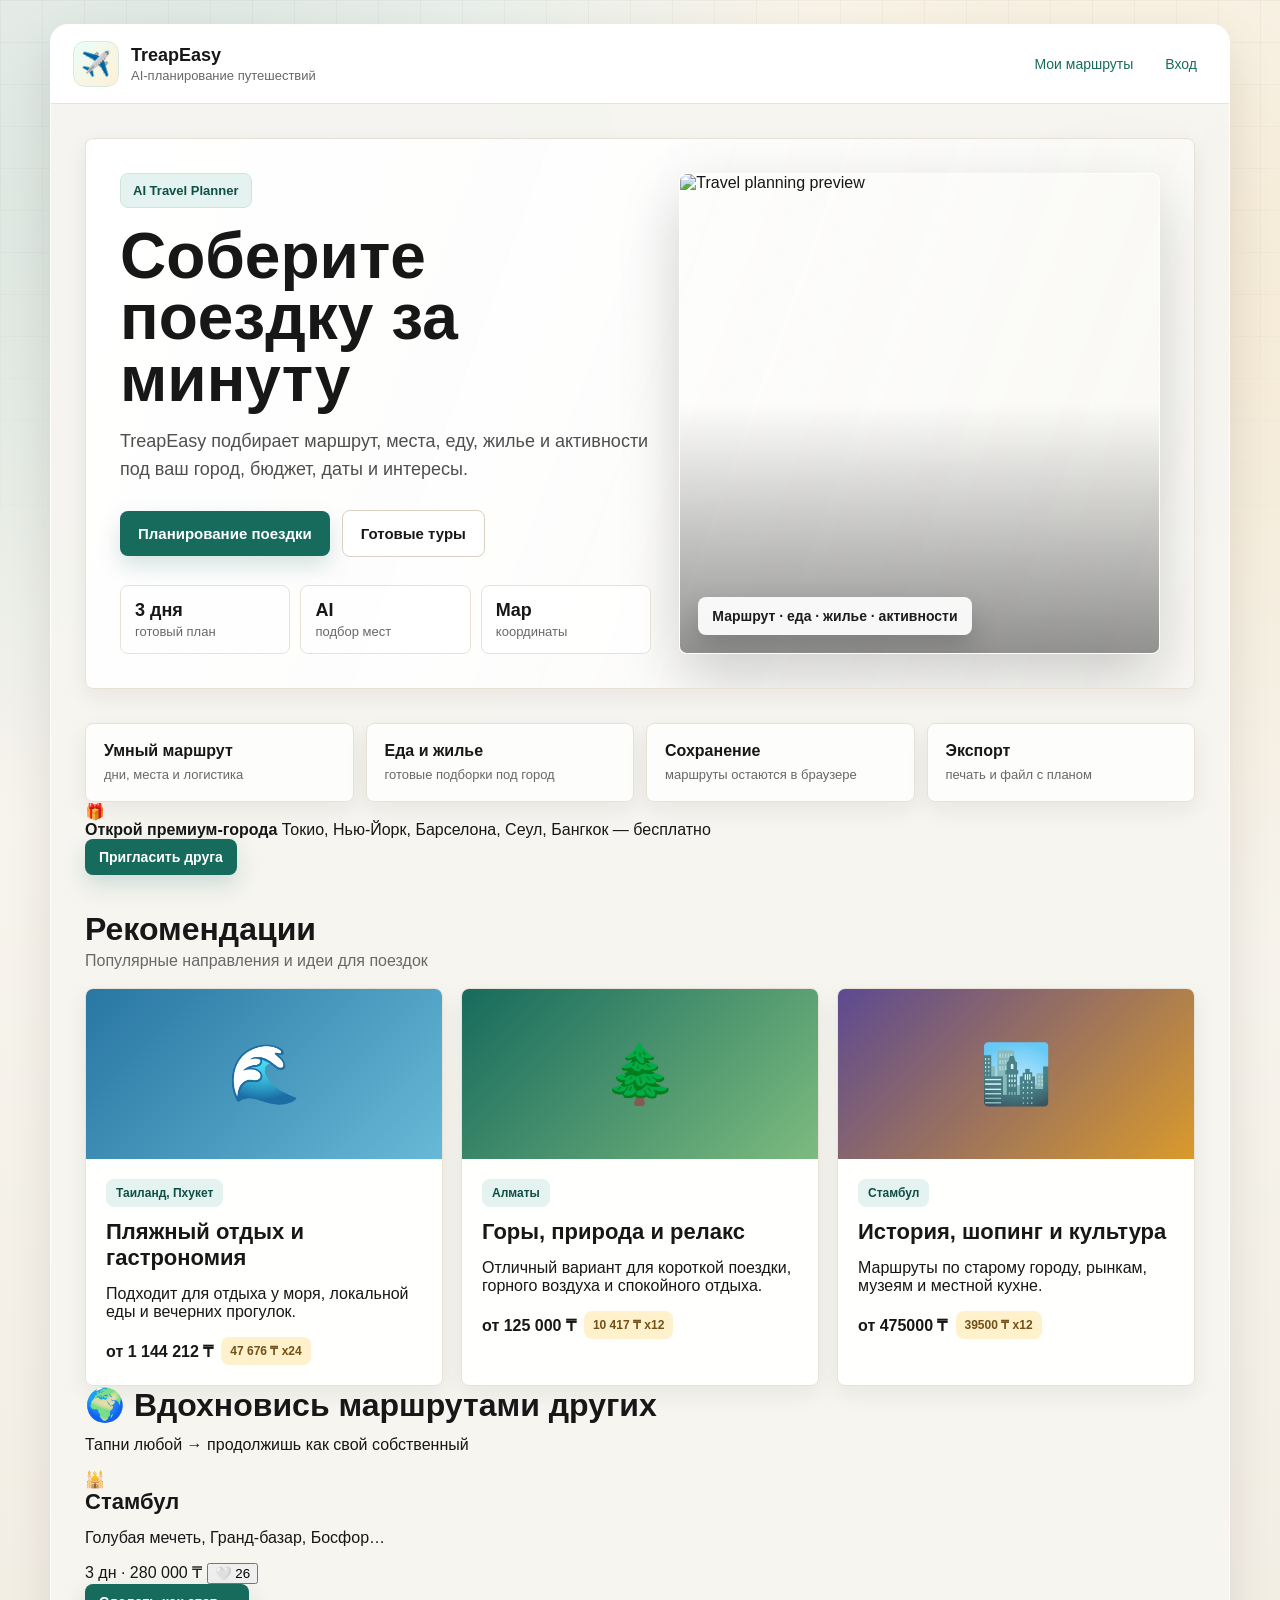
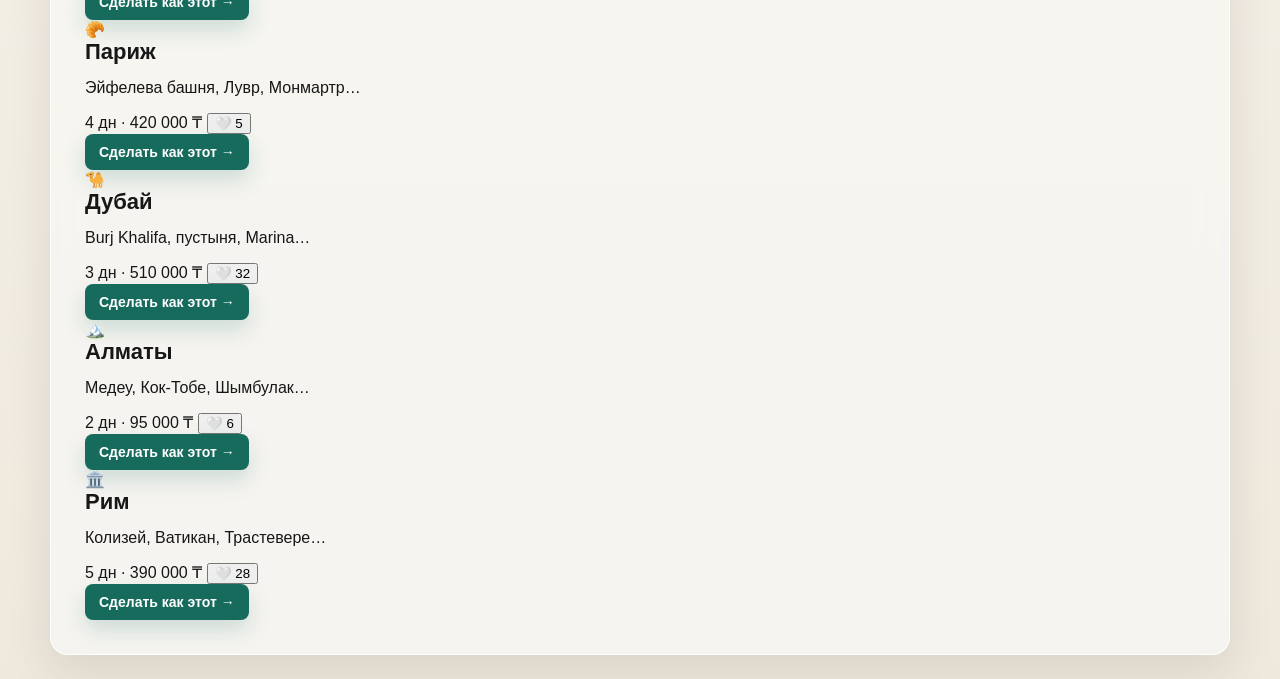
==== index.html @ d36d6940 "Rename index (3).html to index.html" ====
<!DOCTYPE html>
<html lang="ru">
<head>
  <meta charset="UTF-8" />
  <meta name="viewport" content="width=device-width, initial-scale=1.0" />
  <meta name="description" content="TreapEasy - AI-планировщик путешествий с маршрутами, картой, жильем, едой и активностями." />
  <meta name="theme-color" content="#176b5d" />
  <meta property="og:title" content="TreapEasy - AI-планирование путешествий" />
  <meta property="og:description" content="Соберите готовый маршрут поездки за минуту: места, питание, жилье, активности и карта." />
  <meta property="og:type" content="website" />
  <title>TreapEasy - AI-планировщик путешествий</title>

  <link rel="icon" type="image/svg+xml" href="favicon.svg">
  <link rel="manifest" href="manifest.webmanifest" />
  
  <link rel="stylesheet" href="style.css?v=20260428-final-product" />
  <link rel="stylesheet" href="growth.css" />
</head>
<body>
<div class="app">
  <div class="shell">
    <header class="topbar">
      <div class="brand-wrap">
        <div class="brand-logo">✈️</div>
        <div>
          <div class="brand">TreapEasy</div>
          <div class="brand-sub">AI-планирование путешествий</div>
        </div>
      </div>

      <div class="top-actions">
        <button class="link-btn" onclick="showSavedRoutes()">Мои маршруты</button>
        <button class="link-btn" id="loginTopBtn" onclick="openAuth()">Вход</button>
        <div class="user-box hidden" id="userBox">
          <span id="userNameBadge"></span>
          <button class="link-btn" onclick="logout()">Выйти</button>
        </div>
      </div>
    </header>

    <!-- HOME -->
    <section class="screen active" id="home">
      <div class="hero card">
        <div class="hero-left">
          <span class="tag">AI Travel Planner</span>
          <h1>Соберите поездку за минуту</h1>
          <p>TreapEasy подбирает маршрут, места, еду, жилье и активности под ваш город, бюджет, даты и интересы.</p>
          <div class="row">
            <button class="btn" onclick="startPlanner()">Планирование поездки</button>
            <button class="btn secondary" onclick="startTours()">Готовые туры</button>
          </div>
          <div class="hero-stats">
            <span><strong>3 дня</strong> готовый план</span>
            <span><strong>AI</strong> подбор мест</span>
            <span><strong>Map</strong> координаты</span>
          </div>
        </div>
        <div class="hero-right">
          <img src="assets/travel-hero.png" alt="Travel planning preview" />
          <div class="hero-note">Маршрут · еда · жилье · активности</div>
        </div>
      </div>

      <div class="section-head">
      </div>

      <div class="value-strip">
        <div>
          <strong>Умный маршрут</strong>
          <span>дни, места и логистика</span>
        </div>
        <div>
          <strong>Еда и жилье</strong>
          <span>готовые подборки под город</span>
        </div>
        <div>
          <strong>Сохранение</strong>
          <span>маршруты остаются в браузере</span>
        </div>
        <div>
          <strong>Экспорт</strong>
          <span>печать и файл с планом</span>
        </div>
      </div>

      <div class="section-head space-top">
        <h2>Рекомендации</h2>
        <p>Популярные направления и идеи для поездок</p>
      </div>

      <div class="grid grid-3">
        <div class="card recommendation-card" onclick="startTours()">
          <div class="rec-image blue">🌊</div>
          <div class="rec-body">
            <div class="rec-place">Таиланд, Пхукет</div>
            <h3>Пляжный отдых и гастрономия</h3>
            <p>Подходит для отдыха у моря, локальной еды и вечерних прогулок.</p>
            <div class="price-row">
              <span class="price-main">от 1 144 212 ₸</span>
              <span class="price-chip">47 676 ₸ x24</span>
            </div>
          </div>
        </div>

        <div class="card recommendation-card" onclick="startTours()">
          <div class="rec-image green">🌲</div>
          <div class="rec-body">
            <div class="rec-place">Алматы</div>
            <h3>Горы, природа и релакс</h3>
            <p>Отличный вариант для короткой поездки, горного воздуха и спокойного отдыха.</p>
            <div class="price-row">
              <span class="price-main">от 125 000 ₸</span>
              <span class="price-chip">10 417 ₸ x12</span>
            </div>
          </div>
        </div>

        <div class="card recommendation-card" onclick="startTours()">
          <div class="rec-image purple">🏙️</div>
          <div class="rec-body">
            <div class="rec-place">Стамбул</div>
            <h3>История, шопинг и культура</h3>
            <p>Маршруты по старому городу, рынкам, музеям и местной кухне.</p>
            <div class="price-row">
              <span class="price-main">от 475000 ₸</span>
              <span class="price-chip">39500 ₸ x12 </span>
            </div>
          </div>
        </div>
      </div>
    </section>

    <!-- AUTH -->
    <section class="screen" id="auth">
      <div class="center-wrap">
        <div class="card auth-card">
          <h2>Авторизация</h2>
          <p class="subtitle">Для продолжения выполните вход или быструю регистрацию.</p>

          <div class="field">
            <label for="name">Имя</label>
            <input id="name" type="text" placeholder="Введите имя" />
          </div>
          <div class="field">
            <label for="email">Email</label>
            <input id="email" type="email" placeholder="example@mail.com" />
          </div>
          <div class="field">
            <label for="password">Пароль</label>
            <input id="password" type="password" placeholder="••••••••" />
          </div>

          <div class="row">
            <button class="btn" onclick="handleAuth()">Войти / Зарегистрироваться</button>
            <button class="btn secondary" onclick="goHome()">Назад</button>
          </div>
        </div>
      </div>
    </section>

    <!-- TRANSPORT -->
    <section class="screen" id="transport">
      <div class="card">
        <h2>Выберите вид транспорта</h2>
        <p class="subtitle">Нажмите на один вариант транспорта, затем перейдите к параметрам поездки.</p>
        <div class="grid grid-4" id="transportGrid">
          <div class="card transport-card" data-value="Самолет" onclick="selectTransport(this)">
            <div class="transport-icon">✈️</div>
            <strong>Самолет</strong>
          </div>
          <div class="card transport-card" data-value="Поезд" onclick="selectTransport(this)">
            <div class="transport-icon">🚆</div>
            <strong>Поезд</strong>
          </div>
          <div class="card transport-card" data-value="Автобус" onclick="selectTransport(this)">
            <div class="transport-icon">🚌</div>
            <strong>Автобус</strong>
          </div>
          <div class="card transport-card" data-value="Машина" onclick="selectTransport(this)">
            <div class="transport-icon">🚗</div>
            <strong>Машина</strong>
          </div>
        </div>
        <div class="row mt-20">
          <button class="btn" onclick="continueToParams()">Продолжить</button>
          <button class="btn secondary" onclick="goHome()">На главную</button>
        </div>
      </div>
    </section>

    <!-- PARAMS -->
    <section class="screen" id="params">
      <div class="card">
        <h2>Параметры поездки</h2>
        <p class="subtitle">Заполните все данные, затем нажмите кнопку генерации маршрута.</p>

        <div class="grid grid-3">
          <div class="field">
            <label>Откуда</label>
            <input id="fromCity" placeholder="Например, Алматы" />
          </div>
          <div class="field">
            <label>Куда</label>
            <input id="toCity" placeholder="Например, Стамбул" />
          </div>
          <div class="field">
            <label>Количество людей</label>
            <input id="people" type="number" min="1" value="2" />
          </div>

          <div class="field">
            <label>Дата начала</label>
            <input id="dateStart" type="date" />
          </div>
          <div class="field">
            <label>Дата окончания</label>
            <input id="dateEnd" type="date" />
          </div>
          <div class="field">
            <label>Бюджет (₸)</label>
            <input id="budget" type="number" min="100" value="1200" />
          </div>
        </div>

        <div class="field">
          <label>Интересы</label>
          <input id="interests" placeholder="Например, еда, природа, музеи, шопинг" />
        </div>
        <div class="quick-interests">
          <button type="button" onclick="addInterest('еда')">Еда</button>
          <button type="button" onclick="addInterest('природа')">Природа</button>
          <button type="button" onclick="addInterest('музеи')">Музеи</button>
          <button type="button" onclick="addInterest('шопинг')">Шопинг</button>
          <button type="button" onclick="addInterest('фото')">Фото</button>
        </div>
        <div class="field">
          <label>Выбранный транспорт</label>
          <input id="transportView" readonly />
        </div>

        <div class="row">
          <button class="btn" onclick="generateRoute()">Сгенерировать маршрут</button>
          <button class="btn secondary" onclick="showScreen('transport')">Назад</button>
        </div>
      </div>
    </section>

    <!-- LOADING -->
    <section class="screen" id="loading">
      <div class="center-wrap">
        <div class="card center-card">
          <h2>ИИ анализирует данные</h2>
          <p class="subtitle">Пожалуйста, подождите. Система подбирает удобный маршрут, места, питание, жилье и активности.</p>
          <div class="big-emoji">🤖</div>
          <button class="btn secondary" disabled>Генерация...</button>
        </div>
      </div>
    </section>

    <!-- RESULT -->
    <section class="screen" id="result">
      <div class="two-col">
        <div>
          <div class="card">
            <div class="result-header">
              <div>
                <h2 id="resultTitle">Готовый маршрут</h2>
                <p class="subtitle" id="resultSummary"></p>
              </div>
              <div id="resultPills"></div>
            </div>

            <div class="result-tools">
              <button class="tool-btn" onclick="saveRoute()">Сохранить</button>
              <button class="tool-btn" onclick="downloadRoute()">Экспорт TXT</button>
              <button class="tool-btn" onclick="printRoute()">Печать</button>
              <button class="tool-btn" onclick="shareRoute()">Ссылка</button>
            </div>

            <div class="trip-overview" id="tripOverview"></div>

            <h3>Маршрут по дням</h3>
            <div id="daysContainer"></div>

            <div class="question">
              <strong>Подходит ли вам маршрут?</strong>
              <div class="row mt-12">
                <button class="btn green" onclick="acceptRoute()">Да</button>
                <button class="btn red" onclick="rejectRoute()">Нет</button>
              </div>
            </div>
          </div>
        </div>

        <div>
          <div class="card">
            <h3>Интересные места</h3>
            <ul class="small-list" id="placesList"></ul>
          </div>

          <div class="card">
            <h3>Питание / рестораны</h3>
            <ul class="small-list" id="foodList"></ul>
          </div>

          <div class="card">
            <h3>Жилье / отели</h3>
            <ul class="small-list" id="hotelList"></ul>
          </div>

<div class="card">
  <h3>Активности / достопримечательности</h3>
  <ul class="small-list" id="activitiesList"></ul>
</div>

<div class="card">
  <h3>Карта маршрута</h3>
  <div class="route-map">
    <iframe
      id="routeMapFrame"
      src="https://www.google.com/maps?q=Istanbul&output=embed"
      width="100%"
      height="320"
      style="border:0; border-radius:16px;"
      allowfullscreen=""
      loading="lazy">
    </iframe>
  </div>
  <a class="map-link" id="mapExternalLink" href="#" target="_blank" rel="noopener">Открыть карту отдельно</a>
</div>
        </div>
      </div>
    </section>

    <!-- PREFERENCES -->
    <section class="screen" id="preferences">
      <div class="center-wrap">
        <div class="card auth-card">
          <h2>Дополните информацию о своих предпочтениях</h2>
          <p class="subtitle">Если маршрут не подошел, укажите дополнительные интересы — система пересоберет маршрут.</p>

          <div class="field">
            <label>Что добавить или изменить?</label>
            <textarea id="morePrefs" placeholder="Например: больше природы, меньше музеев, недорогие кафе, больше прогулок вечером"></textarea>
          </div>

          <div class="row">
            <button class="btn" onclick="regenerateWithPrefs()">Сгенерировать маршрут заново</button>
            <button class="btn secondary" onclick="showScreen('result')">Назад</button>
          </div>
        </div>
      </div>
    </section>

    <!-- FINAL -->
    <section class="screen" id="final">
      <div class="center-wrap">
        <div class="card center-card">
          <h2>Маршрут подтвержден</h2>
          <p class="subtitle">Вы выбрали вариант “Да”. Маршрут готов: его можно сохранить, распечатать или экспортировать в файл.</p>
          <div class="final-summary" id="finalSummary"></div>
          <div class="row center">
            <button class="btn" onclick="saveRoute()">Сохранить маршрут</button>
            <button class="btn secondary" onclick="shareRoute()">Поделиться</button>
            <button class="btn secondary" onclick="downloadRoute()">Экспорт TXT</button>
            <button class="btn secondary" onclick="printRoute()">Печать</button>
          </div>
          <p id="finalMsg" class="info-msg"></p>
        </div>
      </div>
    </section>

    <!-- SAVED ROUTES -->
    <section class="screen" id="savedRoutes">
      <div class="card">
        <div class="result-header">
          <div>
            <h2>Мои маршруты</h2>
            <p class="subtitle">Сохраненные планы поездок на этом устройстве.</p>
          </div>
          <button class="btn secondary" onclick="goHome()">На главную</button>
        </div>
        <div class="saved-grid" id="savedRoutesList"></div>
      </div>
    </section>

    <!-- TOURS -->
    <section class="screen" id="tours">
      <div class="card">
        <h2>Готовые туры</h2>
        <p class="subtitle">Выберите один из готовых маршрутов. После открытия вы увидите базовую информацию.</p>
        <div class="grid grid-3">
          <div class="card route-card" onclick="openTour('Стамбул', '5 дней', '$950')">
            <h3>Стамбул</h3>
            <p>5 дней · культура · еда</p>
            <strong>$950</strong>
          </div>
          <div class="card route-card" onclick="openTour('Алматы', '3 дня', '$400')">
            <h3>Алматы</h3>
            <p>3 дня · природа · город</p>
            <strong>$400</strong>
          </div>
          <div class="card route-card" onclick="openTour('Дубай', '4 дня', '$1450')">
            <h3>Дубай</h3>
            <p>4 дня · комфорт · шопинг</p>
            <strong>$1450</strong>
          </div>
          <div class="card route-card" onclick="openTour('Париж', '4 дня', '$1200')">
            <h3>Париж</h3>
            <p>4 дня · музеи · романтика</p>
            <strong>$1200</strong>
          </div>
          <div class="card route-card" onclick="openTour('Лондон', '4 дня', '$1150')">
            <h3>Лондон</h3>
            <p>4 дня · история · город</p>
            <strong>$1150</strong>
          </div>
          <div class="card route-card" onclick="openTour('Рим', '4 дня', '$980')">
            <h3>Рим</h3>
            <p>4 дня · античность · еда</p>
            <strong>$980</strong>
          </div>
        </div>
      </div>
    </section>

    <!-- TOUR INFO -->
    <section class="screen" id="tourInfo">
      <div class="center-wrap wide">
        <div class="card">
          <h2 id="tourTitle">Информация о готовом маршруте</h2>
          <p class="subtitle">Базовая информация доступна сразу: жилье, транспорт, питание.</p>

          <div class="grid grid-3">
            <div class="card mini-soft">
              <h3>Жилье</h3>
              <p id="tourHotel"></p>
            </div>
            <div class="card mini-soft">
              <h3>Транспорт</h3>
              <p id="tourTransport"></p>
            </div>
            <div class="card mini-soft">
              <h3>Питание</h3>
              <p id="tourFood"></p>
            </div>
          </div>

          <div class="question">
            <strong>Хотите полный маршрут?</strong>
            <div class="row mt-12">
              <button class="btn green" onclick="buyFullRoute()">Да</button>
              <button class="btn secondary" onclick="showScreen('tours')">Нет</button>
            </div>
          </div>
        </div>
      </div>
    </section>

    <!-- PURCHASE -->
    <section class="screen" id="purchase">
      <div class="center-wrap">
        <div class="card auth-card">
          <h2>Разовая покупка / подписка</h2>
          <p class="subtitle">Для открытия полного маршрута оформите разовую покупку.</p>
          <div class="row">
            <button class="btn" onclick="unlockFullRoute()">Купить полный маршрут</button>
            <button class="btn secondary" onclick="showScreen('tourInfo')">Назад</button>
          </div>
        </div>
      </div>
    </section>

    <!-- PURCHASED ROUTE -->
    <section class="screen" id="purchasedRoute">
      <div class="center-wrap wide">
        <div class="card">
          <h2>Полный маршрут открыт</h2>
          <p class="subtitle" id="purchasedSummary"></p>
          <ul class="small-list" id="purchasedList"></ul>
          <div class="row mt-20">
            <button class="btn" onclick="saveRoute()">Сохранить маршрут</button>
            <button class="btn secondary" onclick="shareRoute()">Поделиться</button>
          </div>
          <p id="purchasedMsg" class="info-msg"></p>
        </div>
      </div>
    </section>

  </div>
</div>

<script src="script.js?v=20260428-final-product"></script>
<script src="growth.js" defer></script>
</body>
</html>
---- style.css ----
:root{
  --bg:#f4f2ed;
  --surface:#ffffff;
  --surface-soft:#f8f7f3;
  --ink:#171717;
  --muted:#686868;
  --line:#e7e1d6;
  --accent:#176b5d;
  --accent-strong:#0f4f45;
  --accent-soft:#e4f3ef;
  --gold:#d99a2b;
  --green:#249b63;
  --red:#dc4f4f;
  --shadow:0 18px 45px rgba(26,22,14,.10);
  --shadow-soft:0 8px 22px rgba(26,22,14,.07);
  --radius:8px;
}

*{box-sizing:border-box}

body{
  margin:0;
  font-family:Inter, Arial, Helvetica, sans-serif;
  color:var(--ink);
  background:
    radial-gradient(circle at 14% 8%, rgba(23,107,93,.16), transparent 28%),
    radial-gradient(circle at 88% 12%, rgba(217,154,43,.17), transparent 30%),
    linear-gradient(180deg,#fbfaf6 0%,#efe9dd 100%);
}

body::before{
  content:"";
  position:fixed;
  inset:0;
  pointer-events:none;
  background-image:linear-gradient(rgba(23,23,23,.035) 1px, transparent 1px),linear-gradient(90deg, rgba(23,23,23,.035) 1px, transparent 1px);
  background-size:42px 42px;
  mask-image:linear-gradient(to bottom, rgba(0,0,0,.9), transparent 70%);
}

.app{
  min-height:100vh;
  padding:24px;
}

.shell{
  width:min(1180px, 100%);
  margin:0 auto;
  background:rgba(255,255,255,.78);
  border:1px solid rgba(255,255,255,.8);
  box-shadow:var(--shadow);
  overflow:hidden;
  backdrop-filter:blur(16px);
  border-radius:18px;
}

.topbar{
  position:sticky;
  top:0;
  z-index:20;
  display:flex;
  align-items:center;
  justify-content:space-between;
  padding:16px 22px;
  background:rgba(255,255,255,.86);
  border-bottom:1px solid var(--line);
  backdrop-filter:blur(14px);
}

.brand-wrap{
  display:flex;
  align-items:center;
  gap:12px;
}

.brand-logo{
  width:46px;
  height:46px;
  display:grid;
  place-items:center;
  border-radius:12px;
  background:linear-gradient(135deg,#e9fff8,#fff0d5);
  border:1px solid #d7eadf;
  font-size:24px;
}

.brand{
  font-weight:800;
  letter-spacing:0;
  font-size:18px;
}

.brand-sub{
  margin-top:2px;
  font-size:13px;
  color:var(--muted);
}

.top-actions,.user-box,.row{
  display:flex;
  gap:12px;
  align-items:center;
  flex-wrap:wrap;
}

.link-btn{
  border:none;
  background:transparent;
  color:var(--accent);
  font-size:14px;
  cursor:pointer;
  padding:8px 10px;
  border-radius:8px;
}

.link-btn:hover{background:var(--accent-soft)}
.hidden{display:none}

.screen{
  display:none;
  padding:34px;
  min-height:720px;
  background:rgba(244,242,237,.78);
}

.screen.active{display:block}

h1,h2,h3,p{margin-top:0}
h1,h2,h3{letter-spacing:0}

h1{
  font-size:clamp(40px, 5vw, 68px);
  line-height:.96;
  max-width:720px;
  margin-bottom:18px;
}

h2{font-size:32px;margin-bottom:12px}
h3{font-size:22px;margin-bottom:14px}

.subtitle{
  color:var(--muted);
  margin-bottom:24px;
  line-height:1.45;
}

.section-head{
  margin:34px 0 18px;
}

.section-head h2{margin-bottom:4px}
.section-head p{color:var(--muted);margin:0}
.space-top{margin-top:36px}

.value-strip{
  display:grid;
  grid-template-columns:repeat(4,minmax(0,1fr));
  gap:12px;
  margin-top:18px;
}

.value-strip div{
  padding:18px;
  border:1px solid var(--line);
  border-radius:8px;
  background:rgba(255,255,255,.82);
  box-shadow:var(--shadow-soft);
}

.value-strip strong{
  display:block;
  margin-bottom:5px;
}

.value-strip span{
  color:var(--muted);
  font-size:13px;
}

.grid{
  display:grid;
  gap:18px;
}

.grid-3{grid-template-columns:repeat(auto-fit,minmax(230px,1fr))}
.grid-4{grid-template-columns:repeat(auto-fit,minmax(170px,1fr))}

.card{
  background:rgba(255,255,255,.94);
  border-radius:var(--radius);
  box-shadow:var(--shadow-soft);
  border:1px solid var(--line);
  padding:24px;
}

.hero{
  position:relative;
  display:grid;
  grid-template-columns:1.05fr .95fr;
  gap:28px;
  min-height:520px;
  align-items:stretch;
  overflow:hidden;
  padding:34px;
  background:
    linear-gradient(110deg, rgba(255,255,255,.96) 0%, rgba(255,255,255,.86) 43%, rgba(255,255,255,.30) 100%),
    url("assets/travel-hero.png") center/cover;
}

.hero-left{
  position:relative;
  z-index:2;
  align-self:center;
}

.hero p{
  max-width:560px;
  font-size:18px;
  line-height:1.55;
  color:#4f4f4f;
  margin-bottom:26px;
}

.hero-right{
  position:relative;
  min-height:420px;
  border-radius:var(--radius);
  overflow:hidden;
  border:1px solid rgba(255,255,255,.75);
  box-shadow:0 24px 60px rgba(0,0,0,.18);
}

.hero-right img{
  width:100%;
  height:100%;
  object-fit:cover;
  display:block;
}

.hero-right::after{
  content:"";
  position:absolute;
  inset:0;
  background:linear-gradient(to top, rgba(0,0,0,.42), transparent 52%);
}

.hero-note{
  position:absolute;
  left:18px;
  right:18px;
  bottom:18px;
  z-index:2;
  display:inline-flex;
  width:max-content;
  max-width:calc(100% - 36px);
  padding:11px 14px;
  border-radius:8px;
  background:rgba(255,255,255,.92);
  color:#1d1d1d;
  font-size:14px;
  font-weight:800;
  box-shadow:0 12px 26px rgba(0,0,0,.18);
}

.tag{
  display:inline-block;
  background:var(--accent-soft);
  color:var(--accent-strong);
  padding:9px 12px;
  border-radius:8px;
  font-size:13px;
  font-weight:800;
  margin-bottom:18px;
  border:1px solid #cde5dd;
}

.hero-stats{
  display:grid;
  grid-template-columns:repeat(3,minmax(0,1fr));
  gap:10px;
  margin-top:28px;
  max-width:560px;
}

.hero-stats span{
  padding:14px;
  background:rgba(255,255,255,.78);
  border:1px solid var(--line);
  border-radius:8px;
  color:var(--muted);
  font-size:13px;
}

.hero-stats strong{
  display:block;
  color:var(--ink);
  font-size:18px;
  margin-bottom:3px;
}

.action-card,.transport-card,.route-card,.recommendation-card{
  cursor:pointer;
  transition:transform .18s ease, box-shadow .18s ease, border-color .18s ease;
}

.action-card:hover,.transport-card:hover,.route-card:hover,.recommendation-card:hover{
  transform:translateY(-3px);
  box-shadow:0 18px 38px rgba(26,22,14,.13);
  border-color:#d6c8b2;
}

.recommendation-card{
  padding:0;
  overflow:hidden;
}

.rec-image{
  height:170px;
  display:flex;
  align-items:center;
  justify-content:center;
  font-size:58px;
  color:#fff;
}

.rec-image.blue{background:linear-gradient(135deg,#2876a3,#68b9d7)}
.rec-image.green{background:linear-gradient(135deg,#176b5d,#7dbb7f)}
.rec-image.purple{background:linear-gradient(135deg,#5d4a91,#d99a2b)}

.rec-body{padding:20px}

.rec-place{
  display:inline-block;
  background:var(--accent-soft);
  color:var(--accent-strong);
  padding:7px 10px;
  border-radius:8px;
  font-size:12px;
  font-weight:800;
  margin-bottom:12px;
}

.price-row{
  display:flex;
  flex-wrap:wrap;
  gap:8px;
  align-items:center;
  margin-top:14px;
}

.price-main{font-weight:900}

.price-chip{
  background:#fff1cc;
  color:#735015;
  padding:7px 9px;
  border-radius:8px;
  font-size:12px;
  font-weight:800;
}

.btn{
  border:none;
  background:var(--accent);
  color:#fff;
  padding:14px 18px;
  border-radius:8px;
  font-size:15px;
  cursor:pointer;
  font-weight:800;
  box-shadow:0 10px 22px rgba(23,107,93,.18);
}

.btn:hover{background:var(--accent-strong)}

.btn.secondary{
  background:#fff;
  color:var(--ink);
  border:1px solid #d9d0c2;
  box-shadow:none;
}

.btn.green{background:var(--green)}
.btn.red{background:var(--red)}
.btn.small{padding:10px 14px;font-size:14px}

.center{justify-content:center}
.center-wrap{max-width:560px;margin:0 auto}
.center-wrap.wide{max-width:900px}
.auth-card{max-width:500px;margin:0 auto}

.field{
  display:flex;
  flex-direction:column;
  gap:8px;
  margin-bottom:16px;
}

label{
  font-weight:800;
  font-size:14px;
}

input,select,textarea{
  width:100%;
  border:1px solid #d8cfbf;
  border-radius:8px;
  padding:14px;
  font-size:15px;
  background:#fff;
  font-family:inherit;
  color:var(--ink);
  outline:none;
}

input:focus,textarea:focus{
  border-color:var(--accent);
  box-shadow:0 0 0 4px rgba(23,107,93,.10);
}

textarea{min-height:120px;resize:vertical}

.quick-interests{
  display:flex;
  gap:8px;
  flex-wrap:wrap;
  margin:-4px 0 18px;
}

.quick-interests button,
.tool-btn{
  border:1px solid var(--line);
  background:#fff;
  color:var(--accent-strong);
  border-radius:8px;
  padding:9px 11px;
  font-weight:800;
  cursor:pointer;
}

.quick-interests button:hover,
.tool-btn:hover{
  background:var(--accent-soft);
  border-color:#bfd9d0;
}

.transport-card{
  text-align:center;
  border:2px solid transparent;
  padding:22px 18px;
}

.transport-card.selected{
  border-color:var(--accent);
  background:var(--accent-soft);
}

.transport-icon{
  font-size:38px;
  margin-bottom:12px;
}

.two-col{
  display:grid;
  gap:22px;
  grid-template-columns:minmax(0,1.22fr) minmax(330px,.88fr);
}

.result-header{
  display:flex;
  justify-content:space-between;
  gap:18px;
  align-items:flex-start;
  flex-wrap:wrap;
}

#resultSummary{
  white-space:pre-line;
}

.result-tools{
  display:flex;
  flex-wrap:wrap;
  gap:8px;
  padding:12px;
  margin:8px 0 18px;
  border:1px solid var(--line);
  border-radius:8px;
  background:var(--surface-soft);
}

.trip-overview,
.final-summary{
  display:grid;
  grid-template-columns:repeat(3,minmax(0,1fr));
  gap:10px;
  margin:16px 0 22px;
}

.trip-overview div,
.final-summary div{
  padding:14px;
  border:1px solid var(--line);
  border-radius:8px;
  background:#fff;
}

.trip-overview span,
.final-summary span{
  display:block;
  color:var(--muted);
  font-size:12px;
  font-weight:800;
  margin-bottom:5px;
  text-transform:uppercase;
}

.trip-overview strong,
.final-summary strong{
  display:block;
  font-size:14px;
  line-height:1.3;
}

.pill{
  display:inline-flex;
  align-items:center;
  padding:8px 11px;
  border-radius:8px;
  background:var(--accent-soft);
  color:var(--accent-strong);
  font-size:13px;
  font-weight:800;
  margin:4px 6px 0 0;
}

.timeline-day{
  position:relative;
  padding:18px 18px 18px 22px;
  background:linear-gradient(180deg,#fff,#fbfaf6);
  border-radius:8px;
  margin-bottom:12px;
  border:1px solid var(--line);
  line-height:1.35;
}

.timeline-day::before{
  content:"";
  position:absolute;
  left:0;
  top:0;
  bottom:0;
  width:5px;
  background:linear-gradient(180deg,var(--accent),var(--gold));
  border-radius:8px 0 0 8px;
}

.timeline-item{
  display:grid;
  grid-template-columns:80px 1fr;
  gap:10px;
  margin-top:10px;
  align-items:start;
}

.timeline-item span{
  color:var(--accent-strong);
  font-size:13px;
  font-weight:900;
}

.timeline-item b{
  font-weight:700;
}

.small-list{
  margin:0;
  padding-left:18px;
  color:#3f3f3f;
  line-height:1.38;
}

.small-list li{margin-bottom:10px}

.question{
  background:#fff7e8;
  border:1px solid #ecd8aa;
  padding:18px;
  border-radius:8px;
  margin-top:18px;
}

.route-card{
  min-height:160px;
  display:flex;
  flex-direction:column;
  justify-content:space-between;
}

.center-card{text-align:center}
.big-emoji{font-size:58px;margin:20px 0}
.info-msg{margin-top:18px;color:var(--accent);font-weight:800}

.mini-soft{
  background:var(--surface-soft);
  border:1px solid var(--line);
}

.route-map iframe{
  border-radius:8px !important;
  border:1px solid var(--line) !important;
}

.map-link{
  display:inline-flex;
  margin-top:12px;
  color:var(--accent);
  font-weight:800;
  text-decoration:none;
}

.map-link:hover{text-decoration:underline}

.saved-grid{
  display:grid;
  grid-template-columns:repeat(auto-fit,minmax(240px,1fr));
  gap:16px;
}

.saved-card,.empty-state{
  padding:20px;
  border:1px solid var(--line);
  border-radius:8px;
  background:#fff;
  box-shadow:var(--shadow-soft);
}

.saved-card span{
  color:var(--muted);
  font-size:12px;
  font-weight:800;
}

.saved-card h3{
  margin:8px 0 8px;
}

.saved-card p{
  color:var(--muted);
  margin-bottom:10px;
}

.mt-12{margin-top:12px}
.mt-20{margin-top:20px}

@media (max-width: 960px){
  .app{padding:12px}
  .shell{border-radius:12px}
  .screen{padding:20px;min-height:auto}
  .hero{grid-template-columns:1fr;min-height:auto;padding:24px}
  .hero-right{min-height:280px}
  .hero-stats{grid-template-columns:1fr}
  .two-col{grid-template-columns:1fr}
  .value-strip,.trip-overview,.final-summary{grid-template-columns:1fr 1fr}
  .topbar{padding:14px 16px}
  h1{font-size:42px}
  h2{font-size:28px}
}

@media (max-width: 560px){
  .brand-sub{display:none}
  .screen{padding:14px}
  .card{padding:18px}
  .hero{padding:20px}
  .hero p{font-size:16px}
  .btn{width:100%;justify-content:center}
  .row{width:100%}
  .hero-note{font-size:12px}
  .value-strip,.trip-overview,.final-summary{grid-template-columns:1fr}
  .timeline-item{grid-template-columns:1fr}
}

@media print{
  body{background:#fff}
  body::before,.topbar,.hero,.result-tools,.question,.map-link,.route-map iframe{display:none !important}
  .app{padding:0}
  .shell{box-shadow:none;border:none}
  .screen{display:none !important;background:#fff;padding:0}
  #result.screen.active,#final.screen.active{display:block !important}
  .card{box-shadow:none;border:1px solid #ddd}
  .two-col{grid-template-columns:1fr}
}
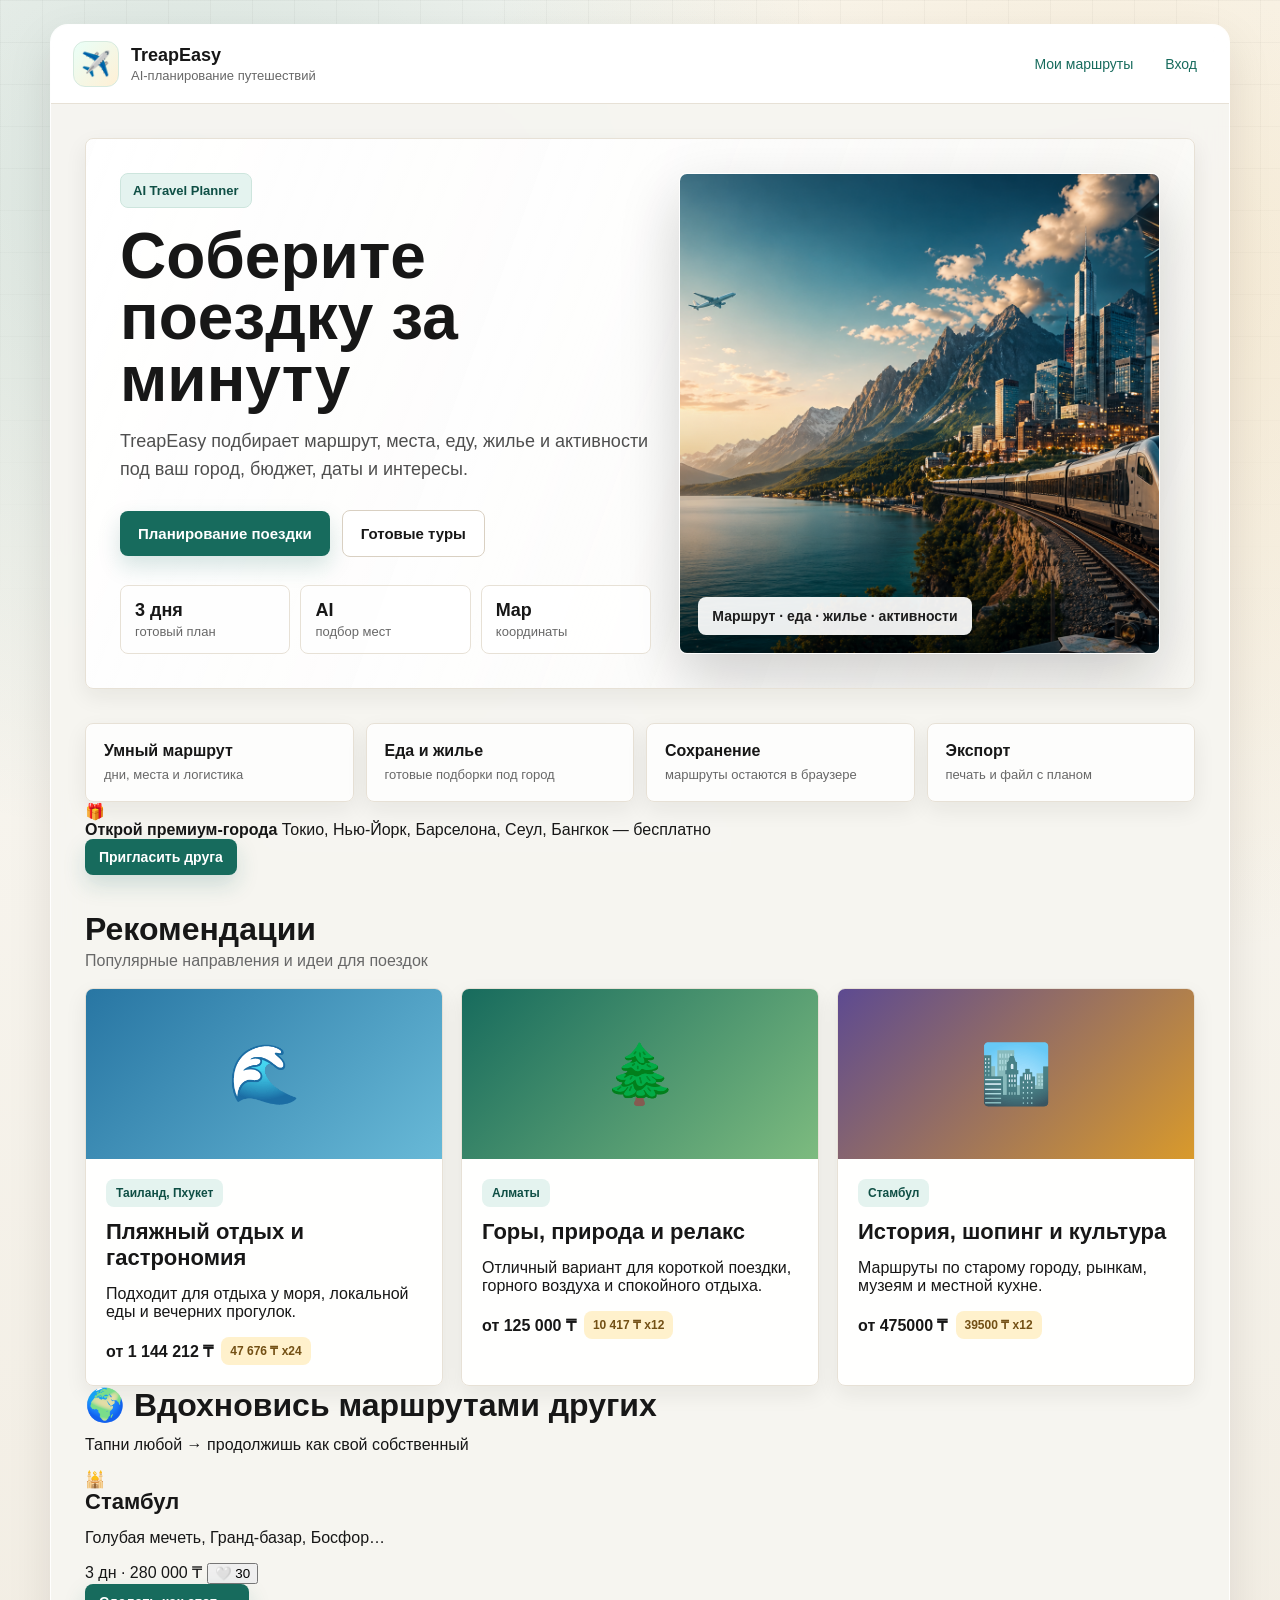
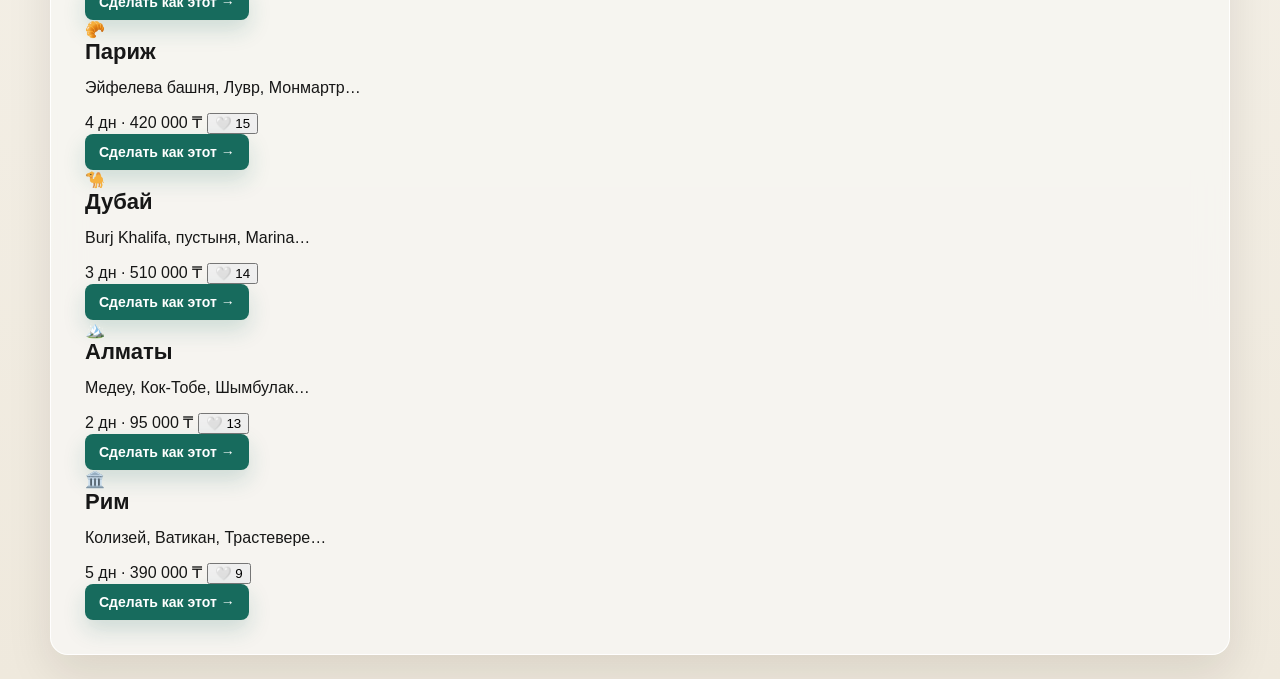
==== commit 099d9f48: "Update index.html" ====
--- a/index.html
+++ b/index.html
@@ -56,7 +56,7 @@
           </div>
         </div>
         <div class="hero-right">
-          <img src="assets/travel-hero.png" alt="Travel planning preview" />
+          <img src="travel-hero.png" alt="Travel planning preview" />
           <div class="hero-note">Маршрут · еда · жилье · активности</div>
         </div>
       </div>
